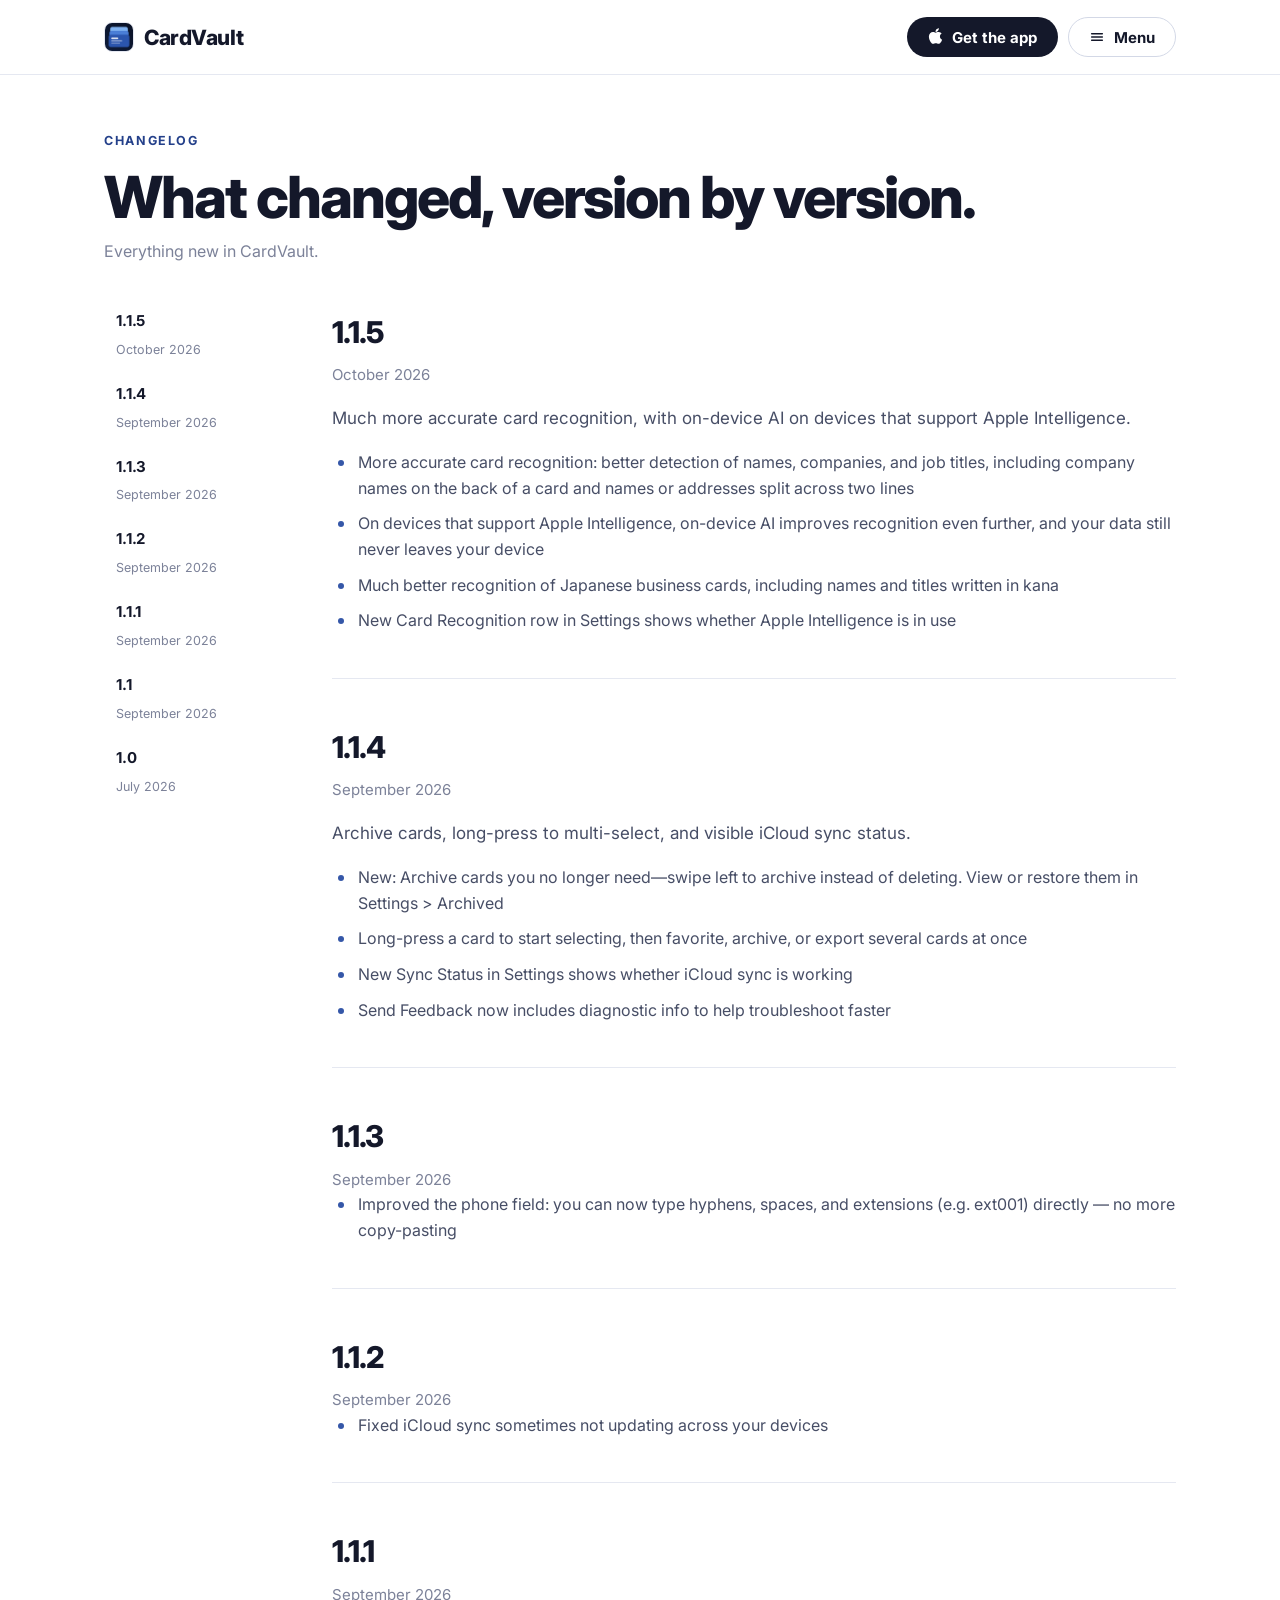
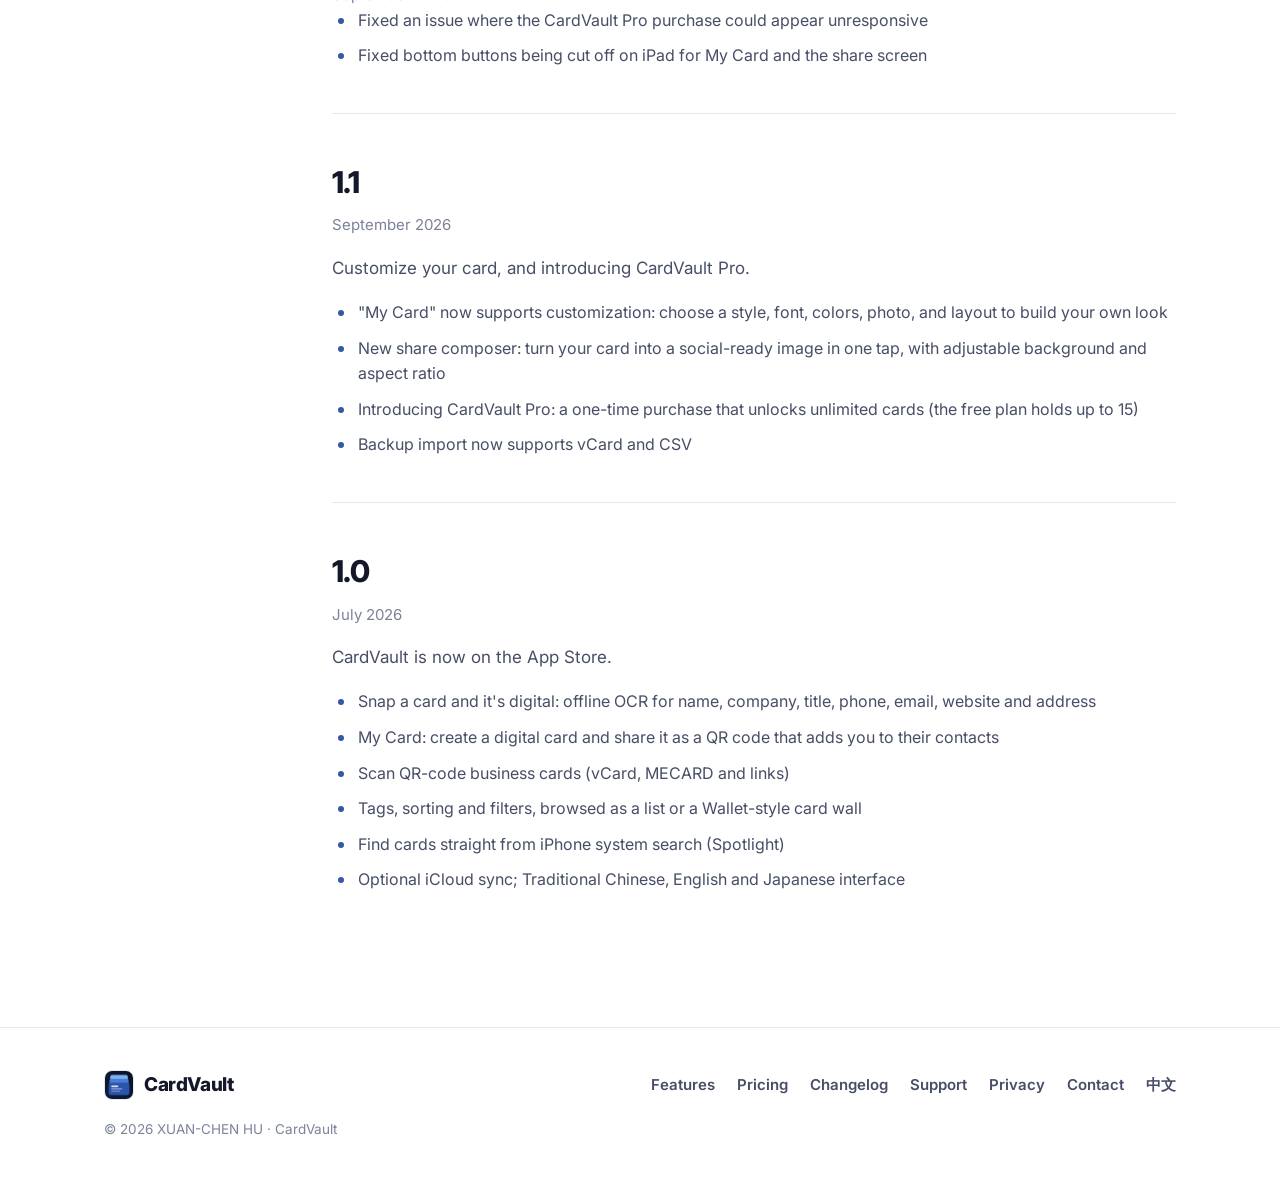
==== changelog/index.html @ aa896732 "官網改版:照 Closet 架構做成完整產品介紹頁,準備搬到 Cloudflare Pages - 首頁:主視覺、掃描建檔、功能、畫面一覽、定價(免費 15 張/Pro NT$150 買斷)、隱私、F" ====
<!doctype html>
<html lang="zh-Hant" data-title-en="Changelog · CardVault">
<head>
<meta charset="utf-8">
<meta name="viewport" content="width=device-width, initial-scale=1">
<title>更新紀錄 · 名片夾 CardVault</title>
<script>(function(){var q,l;try{q=new URLSearchParams(location.search).get('lang');}catch(e){}try{if(q==='en'||q==='zh'){localStorage.setItem('cardvault_lang',q);}l=localStorage.getItem('cardvault_lang');}catch(e){l=q;}if(!l){l=(navigator.language||'').toLowerCase().indexOf('zh')===0?'zh':'en';}document.documentElement.lang=(l==='en')?'en':'zh-Hant';})();</script>
<meta name="description" content="名片夾 CardVault 每個版本的更新內容。">
<meta name="theme-color" content="#ffffff" media="(prefers-color-scheme: light)">
<meta name="theme-color" content="#0b1020" media="(prefers-color-scheme: dark)">
<link rel="icon" href="../icon.png" type="image/png">
<link rel="apple-touch-icon" href="../icon.png">
<link rel="preconnect" href="https://fonts.googleapis.com">
<link rel="preconnect" href="https://fonts.gstatic.com" crossorigin>
<link href="https://fonts.googleapis.com/css2?family=Inter:wght@400;500;600;700;800;900&display=swap" rel="stylesheet">
<link rel="stylesheet" href="../assets/site.css">
</head>
<body>

<header class="site ruled" id="siteHeader">
  <div class="wrap nav">
    <a href="../" class="logo"><img src="../icon.png" alt=""><span class="app-name" data-lang-zh>名片夾 CardVault</span><span class="app-name" data-lang-en>CardVault</span></a>
    <div class="nav-right">
      <a class="btn btn-dark btn-getapp" href="https://apps.apple.com/app/id6790775244">
        <svg class="apple" viewBox="0 0 384 512" fill="currentColor" aria-hidden="true"><path d="M318.7 268.7c-.2-36.7 16.4-64.4 50-84.8-18.8-26.9-47.2-41.7-84.7-44.6-35.5-2.8-74.3 20.7-88.5 20.7-15 0-49.4-19.7-76.4-19.7C63.3 141.2 4 184.8 4 273.5q0 39.3 14.4 81.2c12.8 36.7 59 126.7 107.2 125.2 25.2-.6 43-17.9 75.8-17.9 31.8 0 48.3 17.9 76.4 17.9 48.6-.7 90.4-82.5 102.6-119.3-65.2-30.7-61.7-90-61.7-91.9zm-56.6-164.2c27.3-32.4 24.8-61.9 24-72.5-24.1 1.4-52 16.4-67.9 34.9-17.5 19.8-27.8 44.3-25.6 71.9 26.1 2 49.9-11.4 69.5-34.3z"/></svg>
        <span class="txt" data-lang-zh>取得 App</span><span class="txt" data-lang-en>Get the app</span>
      </a>
      <button class="btn btn-ghost btn-menu" id="menuBtn" aria-haspopup="true" aria-expanded="false" aria-label="Menu">
        <svg viewBox="0 0 24 24" fill="none" stroke="currentColor" stroke-width="2.2" stroke-linecap="round" aria-hidden="true"><path d="M4 7h16M4 12h16M4 17h16"/></svg>
        <span class="txt" data-lang-zh>選單</span><span class="txt" data-lang-en>Menu</span>
      </button>
    </div>
  </div>
</header>

<div class="menu-scrim" id="menuScrim"></div>
<div class="menu-panel" id="menuPanel" role="dialog" aria-modal="true" aria-label="Menu">
  <div class="menu-head">
    <span data-lang-zh>選單</span><span data-lang-en>Menu</span>
    <button class="menu-x" id="menuClose" aria-label="Close">
      <svg viewBox="0 0 24 24" width="18" height="18" fill="none" stroke="currentColor" stroke-width="2.2" stroke-linecap="round" aria-hidden="true"><path d="M6 6l12 12M18 6L6 18"/></svg>
    </button>
  </div>
  <nav>
    <a href="../"><span data-lang-zh>總覽</span><span data-lang-en>Overview</span></a>
    <a href="../#features"><span data-lang-zh>功能</span><span data-lang-en>Features</span></a>
    <a href="../#screens"><span data-lang-zh>畫面一覽</span><span data-lang-en>Screenshots</span></a>
    <a href="../#pricing"><span data-lang-zh>定價</span><span data-lang-en>Pricing</span></a>
    <a href="../changelog/"><span data-lang-zh>更新紀錄</span><span data-lang-en>Changelog</span></a>
  </nav>
  <div class="menu-foot">
    <div class="menu-foot-links">
      <a href="../support/"><span data-lang-zh>支援</span><span data-lang-en>Support</span></a>
      <a href="../privacy/"><span data-lang-zh>隱私權</span><span data-lang-en>Privacy</span></a>
      <a href="mailto:abelhu.tw@gmail.com"><span data-lang-zh>聯絡我們</span><span data-lang-en>Contact</span></a>
    </div>
    <button class="lang" data-lang-zh onclick="setLang('en')">English</button>
    <button class="lang" data-lang-en onclick="setLang('zh')">中文</button>
  </div>
</div>

<div class="wrap cl-head">
  <div class="eyebrow" data-lang-zh>更新紀錄</div><div class="eyebrow" data-lang-en>Changelog</div>
  <h1><span data-lang-zh>每個版本，做了什麼。</span><span data-lang-en>What changed, version by version.</span></h1>
  <p><span data-lang-zh>名片夾 CardVault 的更新內容。</span><span data-lang-en>Everything new in CardVault.</span></p>
</div>

<div class="wrap cl-body">
  <aside class="cl-side">
    <a href="#v-1-1-5"><b>1.1.5</b><span><span data-lang-zh>2026 年 10 月</span><span data-lang-en>October 2026</span></span></a>
    <a href="#v-1-1-4"><b>1.1.4</b><span><span data-lang-zh>2026 年 9 月</span><span data-lang-en>September 2026</span></span></a>
    <a href="#v-1-1-3"><b>1.1.3</b><span><span data-lang-zh>2026 年 9 月</span><span data-lang-en>September 2026</span></span></a>
    <a href="#v-1-1-2"><b>1.1.2</b><span><span data-lang-zh>2026 年 9 月</span><span data-lang-en>September 2026</span></span></a>
    <a href="#v-1-1-1"><b>1.1.1</b><span><span data-lang-zh>2026 年 9 月</span><span data-lang-en>September 2026</span></span></a>
    <a href="#v-1-1"><b>1.1</b><span><span data-lang-zh>2026 年 9 月</span><span data-lang-en>September 2026</span></span></a>
    <a href="#v-1-0"><b>1.0</b><span><span data-lang-zh>2026 年 7 月</span><span data-lang-en>July 2026</span></span></a>
  </aside>
  <main class="cl-main">
    <article class="rel" id="v-1-1-5">
      <div class="rel-head"><h2>1.1.5</h2><span class="rel-date"><span data-lang-zh>2026 年 10 月</span><span data-lang-en>October 2026</span></span></div>
      <p class="rel-sum"><span data-lang-zh>名片辨識精準度全面改進，支援 Apple Intelligence 的裝置改用裝置端 AI。</span><span data-lang-en>Much more accurate card recognition, with on-device AI on devices that support Apple Intelligence.</span></p>
      <ul class="rel-list">
        <li><span data-lang-zh>名片辨識更準確：姓名、公司、職稱的判斷全面改進，名片背面的公司名、拆成兩行的品牌名與地址也能正確辨識</span><span data-lang-en>More accurate card recognition: better detection of names, companies, and job titles, including company names on the back of a card and names or addresses split across two lines</span></li>
        <li><span data-lang-zh>在支援 Apple Intelligence 的裝置上，會使用裝置端 AI 進一步提升辨識準確度，資料一樣不離開你的手機</span><span data-lang-en>On devices that support Apple Intelligence, on-device AI improves recognition even further, and your data still never leaves your device</span></li>
        <li><span data-lang-zh>日文名片辨識大幅改善，假名的姓名與職稱不再漏掉</span><span data-lang-en>Much better recognition of Japanese business cards, including names and titles written in kana</span></li>
        <li><span data-lang-zh>設定頁新增「名片辨識」，可查看 Apple Intelligence 的使用狀態</span><span data-lang-en>New Card Recognition row in Settings shows whether Apple Intelligence is in use</span></li>
      </ul>
    </article>
    <article class="rel" id="v-1-1-4">
      <div class="rel-head"><h2>1.1.4</h2><span class="rel-date"><span data-lang-zh>2026 年 9 月</span><span data-lang-en>September 2026</span></span></div>
      <p class="rel-sum"><span data-lang-zh>名片典藏、長按多選，以及看得到的 iCloud 同步狀態。</span><span data-lang-en>Archive cards, long-press to multi-select, and visible iCloud sync status.</span></p>
      <ul class="rel-list">
        <li><span data-lang-zh>新增名片典藏：過時或暫時用不到的名片，左滑即可典藏，不必刪除；可在「設定」&gt;「已典藏」查看或還原</span><span data-lang-en>New: Archive cards you no longer need—swipe left to archive instead of deleting. View or restore them in Settings &gt; Archived</span></li>
        <li><span data-lang-zh>長按名片即可進入多選，一次整理、收藏、典藏或匯出多張名片</span><span data-lang-en>Long-press a card to start selecting, then favorite, archive, or export several cards at once</span></li>
        <li><span data-lang-zh>設定頁新增「同步狀態」，可隨時查看 iCloud 同步是否正常</span><span data-lang-en>New Sync Status in Settings shows whether iCloud sync is working</span></li>
        <li><span data-lang-zh>意見回饋信會自動附上診斷資訊，方便更快找出問題</span><span data-lang-en>Send Feedback now includes diagnostic info to help troubleshoot faster</span></li>
      </ul>
    </article>
    <article class="rel" id="v-1-1-3">
      <div class="rel-head"><h2>1.1.3</h2><span class="rel-date"><span data-lang-zh>2026 年 9 月</span><span data-lang-en>September 2026</span></span></div>
      <ul class="rel-list">
        <li><span data-lang-zh>改善電話欄位的輸入：現在可以直接輸入連字號、空格與分機（例如 ext001），不必再另外複製貼上</span><span data-lang-en>Improved the phone field: you can now type hyphens, spaces, and extensions (e.g. ext001) directly — no more copy-pasting</span></li>
      </ul>
    </article>
    <article class="rel" id="v-1-1-2">
      <div class="rel-head"><h2>1.1.2</h2><span class="rel-date"><span data-lang-zh>2026 年 9 月</span><span data-lang-en>September 2026</span></span></div>
      <ul class="rel-list">
        <li><span data-lang-zh>修正 iCloud 同步在多台裝置之間有時不會即時更新的問題</span><span data-lang-en>Fixed iCloud sync sometimes not updating across your devices</span></li>
      </ul>
    </article>
    <article class="rel" id="v-1-1-1">
      <div class="rel-head"><h2>1.1.1</h2><span class="rel-date"><span data-lang-zh>2026 年 9 月</span><span data-lang-en>September 2026</span></span></div>
      <ul class="rel-list">
        <li><span data-lang-zh>修正 CardVault Pro 購買在某些情況下按下去沒有反應的問題</span><span data-lang-en>Fixed an issue where the CardVault Pro purchase could appear unresponsive</span></li>
        <li><span data-lang-zh>修正 iPad 上「我的名片」與分享頁底部按鈕被切到的問題</span><span data-lang-en>Fixed bottom buttons being cut off on iPad for My Card and the share screen</span></li>
      </ul>
    </article>
    <article class="rel" id="v-1-1">
      <div class="rel-head"><h2>1.1</h2><span class="rel-date"><span data-lang-zh>2026 年 9 月</span><span data-lang-en>September 2026</span></span></div>
      <p class="rel-sum"><span data-lang-zh>自訂你的名片樣式，並推出 CardVault Pro。</span><span data-lang-en>Customize your card, and introducing CardVault Pro.</span></p>
      <ul class="rel-list">
        <li><span data-lang-zh>「我的名片」新增卡面樣式自訂：可挑樣式、字體、配色、大頭照與排版，做出屬於你的名片風格</span><span data-lang-en>&quot;My Card&quot; now supports customization: choose a style, font, colors, photo, and layout to build your own look</span></li>
        <li><span data-lang-zh>全新分享合成頁：一鍵把名片做成適合社群的圖片，可調外圍背景與比例，輕鬆發到貼文或限時動態</span><span data-lang-en>New share composer: turn your card into a social-ready image in one tap, with adjustable background and aspect ratio</span></li>
        <li><span data-lang-zh>新增 CardVault Pro：一次買斷解鎖無限名片張數（免費版最多 15 張）</span><span data-lang-en>Introducing CardVault Pro: a one-time purchase that unlocks unlimited cards (the free plan holds up to 15)</span></li>
        <li><span data-lang-zh>備份匯入支援 vCard 與 CSV</span><span data-lang-en>Backup import now supports vCard and CSV</span></li>
      </ul>
    </article>
    <article class="rel" id="v-1-0">
      <div class="rel-head"><h2>1.0</h2><span class="rel-date"><span data-lang-zh>2026 年 7 月</span><span data-lang-en>July 2026</span></span></div>
      <p class="rel-sum"><span data-lang-zh>名片夾 CardVault 正式上架 App Store。</span><span data-lang-en>CardVault is now on the App Store.</span></p>
      <ul class="rel-list">
        <li><span data-lang-zh>拍一張，名片就數位化：離線 OCR 辨識姓名、公司、職稱、電話、Email、網址與地址</span><span data-lang-en>Snap a card and it&#x27;s digital: offline OCR for name, company, title, phone, email, website and address</span></li>
        <li><span data-lang-zh>「我的名片」：建立數位名片，出示 QR code，對方一掃就加進聯絡人</span><span data-lang-en>My Card: create a digital card and share it as a QR code that adds you to their contacts</span></li>
        <li><span data-lang-zh>讀取 QR code 名片（vCard、MECARD 與網址）</span><span data-lang-en>Scan QR-code business cards (vCard, MECARD and links)</span></li>
        <li><span data-lang-zh>標籤、排序與篩選，清單與 Wallet 風格名片牆兩種瀏覽方式</span><span data-lang-en>Tags, sorting and filters, browsed as a list or a Wallet-style card wall</span></li>
        <li><span data-lang-zh>從 iPhone 系統搜尋（Spotlight）直接找到名片</span><span data-lang-en>Find cards straight from iPhone system search (Spotlight)</span></li>
        <li><span data-lang-zh>選用的 iCloud 同步；繁體中文、英文、日文介面</span><span data-lang-en>Optional iCloud sync; Traditional Chinese, English and Japanese interface</span></li>
      </ul>
    </article>
  </main>
</div>

<footer class="site">
  <div class="wrap foot">
    <a href="../" class="logo"><img src="../icon.png" alt=""><span class="app-name" data-lang-zh>名片夾 CardVault</span><span class="app-name" data-lang-en>CardVault</span></a>
    <div class="foot-links">
      <a href="../#features"><span data-lang-zh>功能</span><span data-lang-en>Features</span></a>
      <a href="../#pricing"><span data-lang-zh>定價</span><span data-lang-en>Pricing</span></a>
      <a href="../changelog/"><span data-lang-zh>更新紀錄</span><span data-lang-en>Changelog</span></a>
      <a href="../support/"><span data-lang-zh>支援</span><span data-lang-en>Support</span></a>
      <a href="../privacy/"><span data-lang-zh>隱私權</span><span data-lang-en>Privacy</span></a>
      <a href="mailto:abelhu.tw@gmail.com"><span data-lang-zh>聯絡我們</span><span data-lang-en>Contact</span></a>
      <button class="lang" data-lang-zh onclick="setLang('en')">English</button>
      <button class="lang" data-lang-en onclick="setLang('zh')">中文</button>
    </div>
    <div class="foot-copy">© 2026 XUAN-CHEN HU · <span data-lang-zh>名片夾 CardVault</span><span data-lang-en>CardVault</span></div>
  </div>
</footer>

<script src="../assets/site.js"></script>
</body>
</html>
---- assets/site.css ----
/* 名片夾 CardVault 官網共用樣式。版型沿用 Closet（wardrobe-site），配色換成 App icon 的深藍，並支援深色模式。 */
:root{
  --bg:#ffffff;
  --bg-soft:#f4f6fb;
  --bg-soft-2:#e9edf6;
  --ink:#14182a;
  --ink-2:#474e66;
  --muted:#7c8299;
  --line:#e5e8f1;
  --line-strong:#d3d8e6;
  /* app palette — App icon 深藍 */
  --accent:#3557a8;
  --accent-deep:#24408a;
  --accent-tint:#e8eefb;
  --accent-tint-line:#d3def5;
  --card:#ffffff;
  --on-ink:#ffffff;
  --header-bg:rgba(255,255,255,.85);
  --scrim:rgba(14,20,40,.24);
  /* 深色收尾帶（隱私區塊）：兩種模式都用 App icon 的深藍 */
  --deep:#16224a;
  --deep-text:#eef2fb;
  --deep-muted:#aebbe0;
  --deep-accent:#8fb3f0;
  --radius:18px;
  --shadow-sm:0 2px 8px -5px rgba(20,24,42,.16);
  --shadow-md:0 12px 32px -22px rgba(20,24,42,.32);
  --shadow-card:0 1px 2px rgba(20,24,42,.05), 0 10px 30px -18px rgba(20,24,42,.20);
  --phone-shadow:drop-shadow(0 22px 46px rgba(20,30,70,.30));
  --font-body:'Inter',-apple-system,BlinkMacSystemFont,"Segoe UI","PingFang TC","Noto Sans TC","Hiragino Sans",system-ui,sans-serif;
  --maxw:1120px;
  color-scheme:light;
}
@media (prefers-color-scheme:dark){
  :root{
    --bg:#0b1020;
    --bg-soft:#111830;
    --bg-soft-2:#18213b;
    --ink:#eef1fa;
    --ink-2:#b7bfd6;
    --muted:#8a92ad;
    --line:#1f2843;
    --line-strong:#2e3958;
    --accent:#7fa6e8;
    --accent-deep:#a9c4f2;
    --accent-tint:#16224a;
    --accent-tint-line:#25356a;
    --card:#111830;
    --on-ink:#0b1020;
    --header-bg:rgba(11,16,32,.82);
    --scrim:rgba(0,0,0,.5);
    --deep:#16224a;
    --deep-text:#eef2fb;
    --deep-muted:#a3b1d8;
    --deep-accent:#8fb3f0;
    --shadow-sm:0 2px 8px -5px rgba(0,0,0,.5);
    --shadow-md:0 16px 40px -20px rgba(0,0,0,.7);
    --shadow-card:0 1px 2px rgba(0,0,0,.25), 0 10px 30px -18px rgba(0,0,0,.6);
    --phone-shadow:drop-shadow(0 22px 46px rgba(0,0,0,.55));
    color-scheme:dark;
  }
}
*{box-sizing:border-box;}
html{scroll-behavior:smooth;-webkit-text-size-adjust:100%;}
body{
  margin:0;
  font-family:var(--font-body);
  color:var(--ink);
  background:var(--bg);
  font-size:17px;
  line-height:1.65;
  -webkit-font-smoothing:antialiased;
  text-rendering:optimizeLegibility;
  overflow-x:hidden;
}
a{color:inherit;text-decoration:none;}
img{max-width:100%;display:block;}
.wrap{max-width:var(--maxw);margin:0 auto;padding:0 24px;}

/* ---------- Header ---------- */
header.site{
  position:sticky;top:0;z-index:50;
  background:var(--header-bg);
  backdrop-filter:saturate(1.3) blur(14px);
  -webkit-backdrop-filter:saturate(1.3) blur(14px);
  border-bottom:1px solid transparent;
  transition:border-color .2s ease;
}
header.site.scrolled,header.site.ruled{border-color:var(--line);}
.nav{display:flex;align-items:center;justify-content:space-between;height:74px;gap:12px;}
.logo{font-weight:800;font-size:21px;letter-spacing:-.02em;color:var(--ink);line-height:1;display:inline-flex;align-items:center;gap:10px;min-width:0;white-space:nowrap;}
.logo img{width:30px;height:30px;border-radius:8px;flex:none;border:1px solid var(--line);}
.nav-right{display:flex;align-items:center;gap:10px;flex:none;}

.btn{
  display:inline-flex;align-items:center;gap:9px;
  font-family:var(--font-body);font-weight:700;font-size:15px;
  border-radius:999px;padding:11px 20px;cursor:pointer;border:1px solid transparent;
  transition:transform .12s ease, background .2s ease, color .2s ease, border-color .2s ease, opacity .2s ease;
  white-space:nowrap;line-height:1;
}
.btn:active{transform:translateY(1px);}
.btn-dark{background:var(--ink);color:var(--on-ink);}
.btn-dark:hover{opacity:.88;}
.btn-ghost{background:transparent;color:var(--ink);border-color:var(--line-strong);}
.btn-ghost:hover{background:var(--bg-soft);border-color:var(--ink-2);}
.btn svg{width:16px;height:16px;flex:none;}
.btn .apple{width:15px;height:18px;margin-top:-2px;}

/* ---------- App Store badge（依 Apple 規範固定黑底） ---------- */
.appstore{
  display:inline-flex;align-items:center;gap:11px;background:#000;color:#fff;
  border-radius:11px;padding:9px 16px 9px 14px;cursor:pointer;transition:transform .12s ease,opacity .2s ease;
  border:1px solid rgba(255,255,255,.22);
}
.appstore:hover{opacity:.88;}
.appstore:active{transform:translateY(1px);}
.appstore .apple{width:26px;height:30px;flex:none;}
.appstore .lbl{display:flex;flex-direction:column;line-height:1.12;text-align:left;}
.appstore .lbl small{font-size:11.5px;font-weight:400;letter-spacing:.01em;}
.appstore .lbl b{font-size:20px;font-weight:600;letter-spacing:.01em;margin-top:1px;}

/* ---------- Menu overlay ---------- */
.menu-scrim{position:fixed;inset:0;z-index:60;background:var(--scrim);opacity:0;pointer-events:none;transition:opacity .2s ease;}
.menu-scrim.open{opacity:1;pointer-events:auto;}
.menu-panel{
  position:fixed;top:14px;right:14px;z-index:61;width:min(360px,calc(100vw - 28px));
  background:var(--card);border:1px solid var(--line-strong);border-radius:18px;
  padding:20px 20px 16px;box-shadow:var(--shadow-md);
  transform:translateY(-8px);opacity:0;pointer-events:none;visibility:hidden;
  transition:opacity .18s ease, transform .18s ease, visibility 0s linear .2s;transform-origin:top right;
}
.menu-panel.open{opacity:1;transform:none;pointer-events:auto;visibility:visible;transition:opacity .18s ease, transform .18s ease;}
.menu-head{display:flex;align-items:center;justify-content:space-between;margin-bottom:6px;}
.menu-head span{font-size:12px;font-weight:700;letter-spacing:.14em;color:var(--muted);text-transform:uppercase;}
.menu-x{width:34px;height:34px;border-radius:50%;border:1px solid var(--line);background:var(--bg-soft);display:grid;place-items:center;cursor:pointer;color:var(--ink);}
.menu-x:hover{background:var(--bg-soft-2);}
.menu-panel nav{display:flex;flex-direction:column;padding:10px 0 4px;}
.menu-panel nav a{font-weight:700;font-size:22px;letter-spacing:-.01em;padding:10px 2px;color:var(--ink);transition:color .15s ease,padding-left .15s ease;}
.menu-panel nav a:hover{color:var(--accent);padding-left:6px;}
.menu-foot{margin-top:16px;padding-top:16px;border-top:1px solid var(--line);display:flex;align-items:center;justify-content:space-between;gap:14px;}
.menu-foot-links{display:flex;gap:18px;flex-wrap:wrap;}
.menu-foot a,.menu-foot button.lang{font-size:15px;font-weight:600;color:var(--ink-2);background:none;border:none;padding:0;font-family:inherit;cursor:pointer;transition:color .15s ease;}
.menu-foot a:hover,.menu-foot button.lang:hover{color:var(--accent);}
.menu-panel nav a{opacity:0;transform:translateY(9px);}
.menu-panel.open nav a{opacity:1;transform:none;transition:opacity .3s ease, transform .3s ease, color .15s ease, padding-left .15s ease;}
.menu-panel.open nav a:nth-child(1){transition-delay:.05s;}
.menu-panel.open nav a:nth-child(2){transition-delay:.09s;}
.menu-panel.open nav a:nth-child(3){transition-delay:.13s;}
.menu-panel.open nav a:nth-child(4){transition-delay:.17s;}
.menu-panel.open nav a:nth-child(5){transition-delay:.21s;}
.menu-foot{opacity:0;transform:translateY(9px);}
.menu-panel.open .menu-foot{opacity:1;transform:none;transition:opacity .3s ease .24s, transform .3s ease .24s;}

/* ---------- Hero ---------- */
.hero{padding-top:60px;padding-bottom:40px;}
.hero-grid{display:grid;grid-template-columns:1.05fr .95fr;gap:56px;align-items:center;}
.hero-grid>*{min-width:0;}
.badge{
  display:inline-flex;align-items:center;gap:9px;font-size:13.5px;font-weight:600;color:var(--accent-deep);
  background:var(--accent-tint);border:1px solid var(--accent-tint-line);border-radius:8px;padding:6px 13px 6px 11px;margin-bottom:26px;letter-spacing:.01em;
}
.badge .dot{width:7px;height:7px;border-radius:50%;background:var(--accent);flex:none;}
h1.hero-title{font-weight:800;letter-spacing:-.035em;line-height:1.06;font-size:clamp(44px,6.2vw,74px);margin:0 0 24px;color:var(--ink);}
h1.hero-title em{font-style:normal;color:var(--accent);}
.hero-sub{font-size:18.5px;line-height:1.6;color:var(--ink-2);max-width:34rem;margin:0 0 32px;}
.hero-cta{display:flex;align-items:center;gap:16px;flex-wrap:wrap;}
.cta-note{font-size:14px;color:var(--muted);font-weight:500;}

.hero-visual{position:relative;display:flex;justify-content:center;}
.blob{position:absolute;z-index:0;width:84%;height:80%;top:8%;left:8%;border-radius:46% 54% 52% 48%/52% 46% 54% 48%;
      background:radial-gradient(circle at 50% 40%, var(--accent-tint) 0%, var(--bg-soft) 58%, transparent 74%);filter:blur(4px);}
.phone-mockup{position:relative;z-index:1;width:300px;height:auto;display:block;filter:var(--phone-shadow);}
.float-chip{position:absolute;z-index:2;left:-12px;bottom:84px;background:var(--card);border:1px solid var(--line-strong);border-radius:14px;padding:11px 15px;box-shadow:var(--shadow-sm);min-width:150px;}
.float-chip .k{font-size:11px;color:var(--muted);font-weight:600;margin-bottom:3px;}
.float-chip .v{font-size:18px;font-weight:800;letter-spacing:-.02em;color:var(--ink);display:flex;align-items:center;gap:7px;}
.float-chip .v svg{width:17px;height:17px;color:var(--accent);flex:none;}

/* ---------- Section scaffolding ---------- */
section{padding:60px 0;scroll-margin-top:64px;}
.sec-head{max-width:640px;margin-bottom:42px;}
.eyebrow{font-size:12.5px;font-weight:700;letter-spacing:.13em;text-transform:uppercase;color:var(--accent-deep);margin-bottom:13px;}
h2.sec-title{font-weight:800;letter-spacing:-.03em;font-size:clamp(29px,3.8vw,42px);line-height:1.15;margin:0 0 14px;}
.sec-sub{font-size:18px;color:var(--ink-2);margin:0;}

/* Big feature row */
.feature-big{background:var(--bg-soft);border:1px solid var(--line);border-radius:24px;padding:clamp(28px,4vw,54px);display:grid;grid-template-columns:1.05fr .95fr;gap:48px;align-items:center;}
.feature-big>*{min-width:0;}
.step,.stx{min-width:0;}
.feature-big h3{font-weight:800;font-size:clamp(25px,3.2vw,36px);letter-spacing:-.025em;line-height:1.18;margin:0 0 16px;}
.feature-big p{font-size:18px;color:var(--ink-2);margin:0 0 22px;}
.steps{display:flex;flex-direction:column;gap:14px;}
.step{display:flex;gap:14px;align-items:flex-start;}
.step .n{flex:none;width:29px;height:29px;border-radius:9px;background:var(--accent);color:var(--on-ink);font-weight:700;font-size:14px;display:grid;place-items:center;margin-top:1px;}
.step .stx b{display:block;font-weight:700;font-size:16px;}
.step .stx span{font-size:15px;color:var(--muted);}

/* 掃描示意：實體名片 → 辨識欄位 */
.scan-demo{background:var(--card);border:1px solid var(--line);border-radius:16px;padding:22px;display:flex;flex-direction:column;align-items:center;gap:14px;}
.paper-card{width:100%;max-width:300px;aspect-ratio:91/55;border-radius:10px;background:linear-gradient(135deg,#fbfaf6,#efece4);border:1px solid #e2ddd0;color:#2a2a2a;padding:16px 18px;display:flex;flex-direction:column;justify-content:space-between;transform:rotate(-2.2deg);box-shadow:0 10px 24px -14px rgba(20,24,42,.35);position:relative;}
.paper-card .co{font-size:10.5px;font-weight:700;letter-spacing:.14em;text-transform:uppercase;color:#6b6656;}
.paper-card .nm{font-size:19px;font-weight:800;letter-spacing:-.01em;line-height:1.1;}
.paper-card .tt{font-size:11.5px;color:#6b6656;margin-top:2px;}
.paper-card .ct{font-size:10.5px;color:#55513f;line-height:1.5;}
.paper-card .corner{position:absolute;width:18px;height:18px;border:2.5px solid var(--accent);}
.paper-card .c1{top:-7px;left:-7px;border-right:none;border-bottom:none;border-radius:5px 0 0 0;}
.paper-card .c2{top:-7px;right:-7px;border-left:none;border-bottom:none;border-radius:0 5px 0 0;}
.paper-card .c3{bottom:-7px;left:-7px;border-right:none;border-top:none;border-radius:0 0 0 5px;}
.paper-card .c4{bottom:-7px;right:-7px;border-left:none;border-top:none;border-radius:0 0 5px 0;}
.scan-arrow{color:var(--accent);display:flex;align-items:center;gap:8px;font-size:12.5px;font-weight:700;letter-spacing:.04em;}
.scan-arrow svg{width:18px;height:18px;}
.fields{width:100%;max-width:340px;border:1px solid var(--line);border-radius:12px;background:var(--bg);overflow:hidden;}
.fields .f{display:grid;grid-template-columns:64px 1fr;gap:10px;padding:9px 14px;border-top:1px solid var(--line);font-size:14px;align-items:baseline;}
.fields .f:first-child{border-top:none;}
.fields .f small{font-size:12px;color:var(--muted);font-weight:600;}
.fields .f span{font-weight:600;color:var(--ink);overflow:hidden;text-overflow:ellipsis;white-space:nowrap;}

/* Feature grid */
.feat-grid{display:grid;grid-template-columns:repeat(3,1fr);gap:18px;margin-top:26px;}
.feat{background:var(--card);border:1px solid var(--line);border-radius:var(--radius);padding:26px;}
.feat .ic{width:44px;height:44px;border-radius:12px;background:var(--accent-tint);color:var(--accent-deep);display:grid;place-items:center;margin-bottom:17px;}
.feat .ic svg{width:23px;height:23px;}
.feat h3{font-size:18.5px;font-weight:700;letter-spacing:-.01em;margin:0 0 8px;}
.feat p{font-size:15.5px;color:var(--ink-2);margin:0;line-height:1.6;}

/* Screens gallery */
.shots{display:flex;gap:18px;overflow-x:auto;scroll-snap-type:x mandatory;padding:6px 24px 18px;margin:0 -24px;scrollbar-width:thin;-webkit-overflow-scrolling:touch;}
.shots figure{margin:0;flex:none;width:236px;scroll-snap-align:start;}
.shots img{width:100%;height:auto;border-radius:18px;border:1px solid var(--line);box-shadow:var(--shadow-card);background:var(--bg-soft);}
.shots-hint{font-size:13.5px;color:var(--muted);margin:4px 0 0;}

/* Pricing */
.price-grid{display:grid;grid-template-columns:1fr 1fr;gap:20px;max-width:820px;margin:0 auto;}
.plan{background:var(--card);border:1px solid var(--line-strong);border-radius:22px;padding:32px;display:flex;flex-direction:column;}
.plan.pro{background:var(--bg-soft);border:1.5px solid var(--accent);position:relative;}
.plan .tag{position:absolute;top:20px;right:20px;font-size:11.5px;font-weight:700;letter-spacing:.06em;text-transform:uppercase;color:var(--on-ink);background:var(--accent);padding:4px 10px;border-radius:6px;}
.plan .pname{font-size:15px;font-weight:700;letter-spacing:.02em;color:var(--accent-deep);margin-bottom:12px;}
.plan.free .pname{color:var(--ink-2);}
.plan .price{display:flex;align-items:baseline;gap:6px;margin-bottom:4px;}
.plan .price b{font-weight:800;font-size:42px;letter-spacing:-.03em;color:var(--ink);line-height:1;}
.plan .price .per{font-size:15px;color:var(--muted);font-weight:600;}
.plan .psub{font-size:14px;color:var(--muted);margin:0 0 22px;min-height:20px;}
.plan ul{list-style:none;padding:0;margin:0 0 26px;display:flex;flex-direction:column;gap:11px;}
.plan li{display:flex;gap:10px;align-items:flex-start;font-size:15.5px;color:var(--ink-2);}
.plan li svg{width:18px;height:18px;flex:none;margin-top:3px;color:var(--accent);}
.plan li strong{color:var(--ink);}
.plan .cta{margin-top:auto;display:inline-flex;justify-content:center;align-items:center;gap:8px;font-weight:700;font-size:15.5px;border-radius:11px;padding:13px;border:1px solid var(--line-strong);color:var(--ink);background:var(--card);}
.plan.pro .cta{background:var(--ink);color:var(--on-ink);border-color:var(--ink);}
.plan .cta:hover{border-color:var(--ink-2);}
.plan.pro .cta:hover{opacity:.88;}
.price-note{text-align:center;font-size:13.5px;color:var(--muted);max-width:640px;margin:22px auto 0;line-height:1.6;}

/* Privacy strip */
.privacy-strip{background:var(--deep);color:var(--deep-text);border-radius:24px;padding:clamp(30px,4vw,52px);border:1px solid transparent;}
.privacy-strip .eyebrow{color:var(--deep-accent);}
.privacy-strip h2{color:#fff;font-weight:800;letter-spacing:-.03em;font-size:clamp(28px,3.6vw,42px);line-height:1.15;margin:0 0 16px;}
.privacy-strip p{color:var(--deep-muted);font-size:18px;max-width:44rem;margin:0 0 26px;}
.privacy-strip p a{color:#fff;text-decoration:underline;text-underline-offset:3px;}
.privacy-points{display:grid;grid-template-columns:repeat(3,1fr);gap:22px;margin-top:8px;}
.pp b{display:flex;align-items:center;gap:9px;font-size:16px;font-weight:700;color:#fff;margin-bottom:6px;}
.pp b svg{width:18px;height:18px;color:var(--deep-accent);flex:none;}
.pp span{font-size:14.5px;color:var(--deep-muted);line-height:1.6;}

/* ---------- FAQ ---------- */
.faq-wrap{max-width:860px;margin:0 auto;}
.faq{display:flex;flex-direction:column;gap:12px;}
.qa{background:var(--card);border:1px solid var(--line);border-radius:15px;overflow:hidden;transition:border-color .15s ease;}
.qa[open]{border-color:var(--line-strong);}
.qa summary{list-style:none;cursor:pointer;padding:20px 22px;display:flex;align-items:center;justify-content:space-between;gap:20px;font-size:18px;font-weight:700;letter-spacing:-.01em;color:var(--ink);}
.qa summary::-webkit-details-marker{display:none;}
.qa summary:hover{color:var(--accent-deep);}
.qa .chev{flex:none;transition:transform .2s ease;color:var(--muted);}
.qa[open] .chev{transform:rotate(180deg);}
.qa .ans{padding:0 22px 22px;color:var(--ink-2);font-size:16px;line-height:1.7;}
.qa .ans a{color:var(--accent-deep);font-weight:700;text-decoration:underline;text-underline-offset:2px;}
.qa .ans strong{color:var(--ink);}
.faq-more{text-align:center;margin:26px 0 0;font-weight:700;}
.faq-more a{color:var(--accent-deep);}
.faq-more a:hover{color:var(--accent);}

/* ---------- Bottom CTA ---------- */
.final-cta{text-align:center;padding:88px 0 80px;}
.final-cta h2{font-weight:800;letter-spacing:-.035em;font-size:clamp(34px,5vw,58px);line-height:1.1;margin:0 0 18px;}
.final-cta p{font-size:18.5px;color:var(--ink-2);margin:0 auto 30px;max-width:32rem;}
.final-cta .hero-cta{justify-content:center;}

/* ---------- Footer ---------- */
footer.site{border-top:1px solid var(--line);padding:42px 0;color:var(--muted);}
.foot{display:flex;align-items:center;justify-content:space-between;flex-wrap:wrap;gap:18px;}
.foot .logo{font-size:19px;}
.foot-links{display:flex;gap:22px;flex-wrap:wrap;font-size:15px;font-weight:600;}
.foot-links a,.foot-links button.lang{color:var(--ink-2);background:none;border:none;font:inherit;font-weight:600;cursor:pointer;padding:0;}
.foot-links a:hover,.foot-links button.lang:hover{color:var(--accent);}
.foot-copy{font-size:13.5px;width:100%;color:var(--muted);}

/* ---------- Sub pages（隱私權、支援） ---------- */
.doc-head{padding-top:56px;padding-bottom:8px;}
.doc-head .eyebrow{margin-bottom:12px;}
.doc-head h1{font-weight:800;letter-spacing:-.035em;font-size:clamp(34px,5vw,54px);line-height:1.15;margin:0 0 10px;}
.doc-head p{color:var(--muted);font-size:15px;margin:0;}
.doc{max-width:760px;padding:8px 0 90px;}
.doc .lede{font-size:18px;color:var(--ink-2);margin:22px 0 8px;}
.doc h2{font-weight:800;font-size:22px;letter-spacing:-.02em;margin:40px 0 12px;scroll-margin-top:96px;}
.doc p{color:var(--ink-2);margin:0 0 14px;}
.doc ul{list-style:none;padding:0;margin:0 0 14px;display:flex;flex-direction:column;gap:11px;}
.doc li{position:relative;padding-left:26px;color:var(--ink-2);line-height:1.6;}
.doc li::before{content:"";position:absolute;left:6px;top:11px;width:6px;height:6px;border-radius:50%;background:var(--accent);}
.doc strong{color:var(--ink);font-weight:700;}
.doc a{color:var(--accent-deep);font-weight:600;text-decoration:underline;text-underline-offset:2px;text-decoration-thickness:1px;}
.doc a:hover{color:var(--accent);}
.doc .note{font-size:15px;color:var(--muted);}
.summary-card{background:var(--bg-soft);border:1px solid var(--line);border-radius:18px;padding:22px 24px;margin:26px 0 6px;}
.summary-card b{display:block;font-size:15px;margin-bottom:10px;color:var(--ink);}
.summary-card ul{margin:0;}
.doc.support h2{margin:44px 0 14px;}
.doc.support .faq{gap:10px;}
.doc.support .qa summary{padding:18px 20px;font-size:17px;}
.doc.support .qa .ans{padding:0 20px 20px;}
.doc .qa .ans p{margin:0 0 10px;}
.doc .qa .ans p:last-child{margin:0;}
.contact-card{display:flex;align-items:center;justify-content:space-between;gap:20px;flex-wrap:wrap;background:var(--bg-soft);border:1px solid var(--line);border-radius:18px;padding:22px 24px;margin:26px 0 6px;}
.contact-card p{margin:4px 0 0;font-size:15px;}
.contact-card .btn{text-decoration:none;color:var(--on-ink);}
.contact-card .btn:hover{color:var(--on-ink);}

/* ---------- Changelog ---------- */
.cl-head{padding-top:56px;padding-bottom:20px;}
.cl-head h1{font-weight:800;letter-spacing:-.035em;font-size:clamp(36px,5vw,58px);line-height:1.12;margin:0 0 8px;}
.cl-head p{color:var(--muted);font-size:16px;margin:0;}
.cl-body{display:grid;grid-template-columns:180px 1fr;gap:48px;padding-top:16px;padding-bottom:90px;align-items:start;}
.cl-side{position:sticky;top:96px;display:flex;flex-direction:column;gap:2px;}
.cl-side a{padding:9px 12px;border-radius:9px;transition:background .15s ease;}
.cl-side a:hover{background:var(--bg-soft);}
.cl-side a b{display:block;font-weight:700;font-size:15px;letter-spacing:-.01em;}
.cl-side a span{font-size:12.5px;color:var(--muted);}
.cl-main{min-width:0;display:flex;flex-direction:column;}
.rel{padding:44px 0;border-bottom:1px solid var(--line);scroll-margin-top:96px;}
.rel:first-child{padding-top:8px;}
.rel:last-child{border-bottom:none;}
.rel-head h2{font-weight:800;font-size:30px;letter-spacing:-.025em;margin:0;}
.rel-date{display:block;font-size:15px;color:var(--muted);margin-top:6px;}
.rel-sum{font-size:17px;color:var(--ink-2);margin:16px 0 18px;}
.rel-list{list-style:none;padding:0;margin:0;display:flex;flex-direction:column;gap:10px;}
.rel-list li{position:relative;padding-left:26px;font-size:16px;color:var(--ink-2);line-height:1.6;}
.rel-list li::before{content:"";position:absolute;left:6px;top:10px;width:6px;height:6px;border-radius:50%;background:var(--accent);}

/* ---------- Language visibility ---------- */
html:not([lang="en"]) [data-lang-en]{display:none!important;}
html[lang="en"] [data-lang-zh]{display:none!important;}

/* ---------- Depth & motion ---------- */
.feat,.plan,.scan-demo,.qa,.float-chip,.feature-big{box-shadow:var(--shadow-card);}
@keyframes faqOpen{from{opacity:0;max-height:0;}to{opacity:1;max-height:900px;}}
.qa[open] .ans{overflow:hidden;animation:faqOpen .3s ease;}

/* ---------- Responsive ---------- */
@media (max-width:920px){
  .hero-grid{grid-template-columns:1fr;gap:44px;}
  .hero-visual{order:-1;}
  .float-chip{left:calc(50% - 190px);bottom:70px;}
  .feature-big{grid-template-columns:1fr;gap:32px;}
  .feat-grid{grid-template-columns:1fr 1fr;}
  .privacy-points{grid-template-columns:1fr;}
}
@media (max-width:760px){
  .doc-head{padding-top:40px;padding-bottom:4px;}
  .doc h2{font-size:20px;}
  .cl-body{grid-template-columns:1fr;gap:8px;}
  .cl-side{display:none;}
  .rel{padding:28px 0;}
}
@media (max-width:640px){
  body{font-size:16px;}
  .nav{height:64px;}
  .logo{font-size:19px;}
  .btn-getapp .txt{display:none;}
  .btn-getapp{padding:11px 14px;}
  .btn-menu .txt{display:none;}
  .btn-menu{padding:11px 14px;}
  .hero{padding-top:34px;padding-bottom:24px;}
  .phone-mockup{width:250px;}
  .float-chip{left:6px;bottom:54px;transform:scale(.92);transform-origin:left bottom;}
  .feat-grid{grid-template-columns:1fr;}
  .price-grid{grid-template-columns:1fr;max-width:420px;}
  .hero-cta{gap:12px;}
  .shots figure{width:200px;}
  .menu-panel{
    top:0;left:0;right:0;width:100%;
    border-radius:0 0 26px 26px;border-top:none;border-left:none;border-right:none;
    padding:16px 24px 30px;box-shadow:0 26px 50px -28px rgba(0,0,0,.45);
    transform:translateY(-102%);transform-origin:top center;
    transition:transform .4s cubic-bezier(.22,1,.36,1), opacity .2s ease, visibility 0s linear .4s;
  }
  .menu-panel.open{transform:translateY(0);transition:transform .4s cubic-bezier(.22,1,.36,1), opacity .2s ease;}
  .menu-head{padding-top:4px;}
  .menu-panel nav{padding:16px 0 8px;}
  .menu-panel nav a{font-size:28px;padding:12px 2px;}
  .menu-foot{margin-top:22px;padding-top:20px;flex-wrap:wrap;}
  .menu-foot a,.menu-foot button.lang{font-size:16px;}
}
@media (prefers-reduced-motion:reduce){
  *{scroll-behavior:auto!important;transition:none!important;animation:none!important;}
  .menu-panel nav a,.menu-foot{opacity:1!important;transform:none!important;}
}
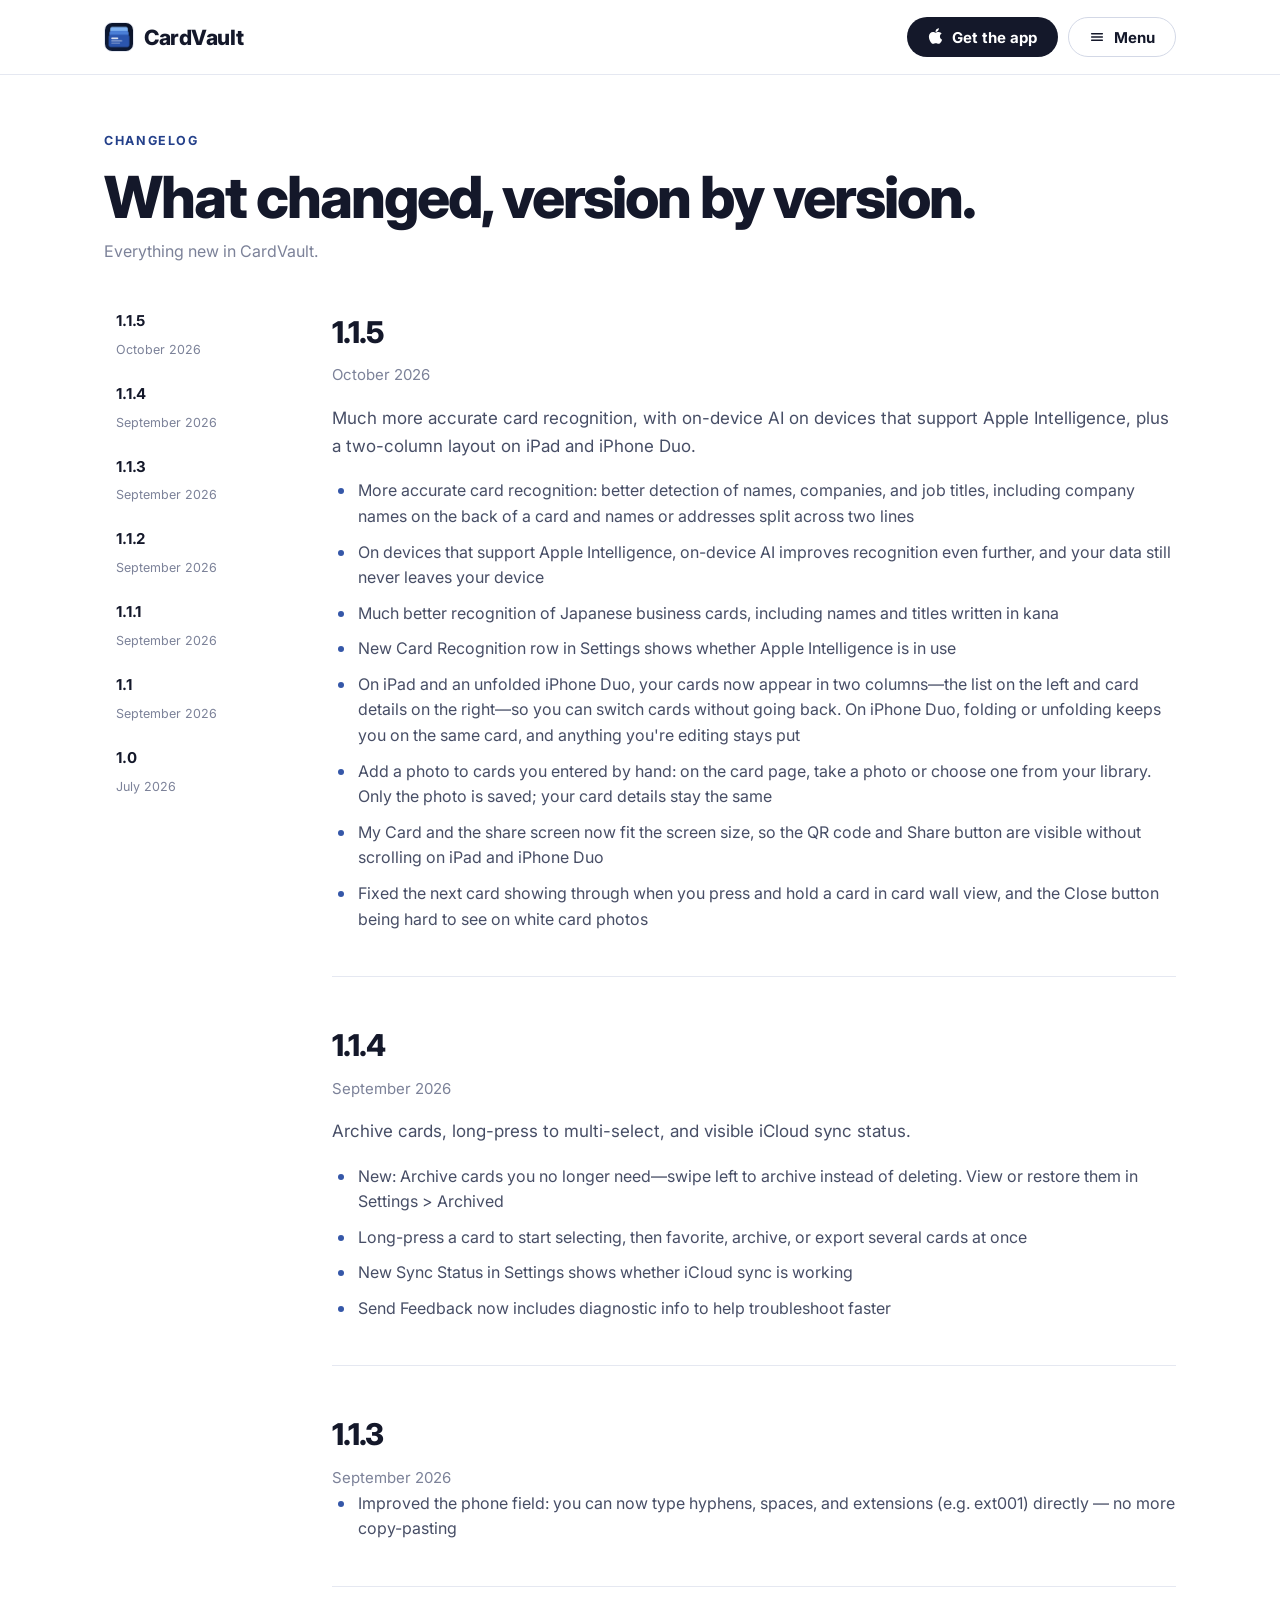
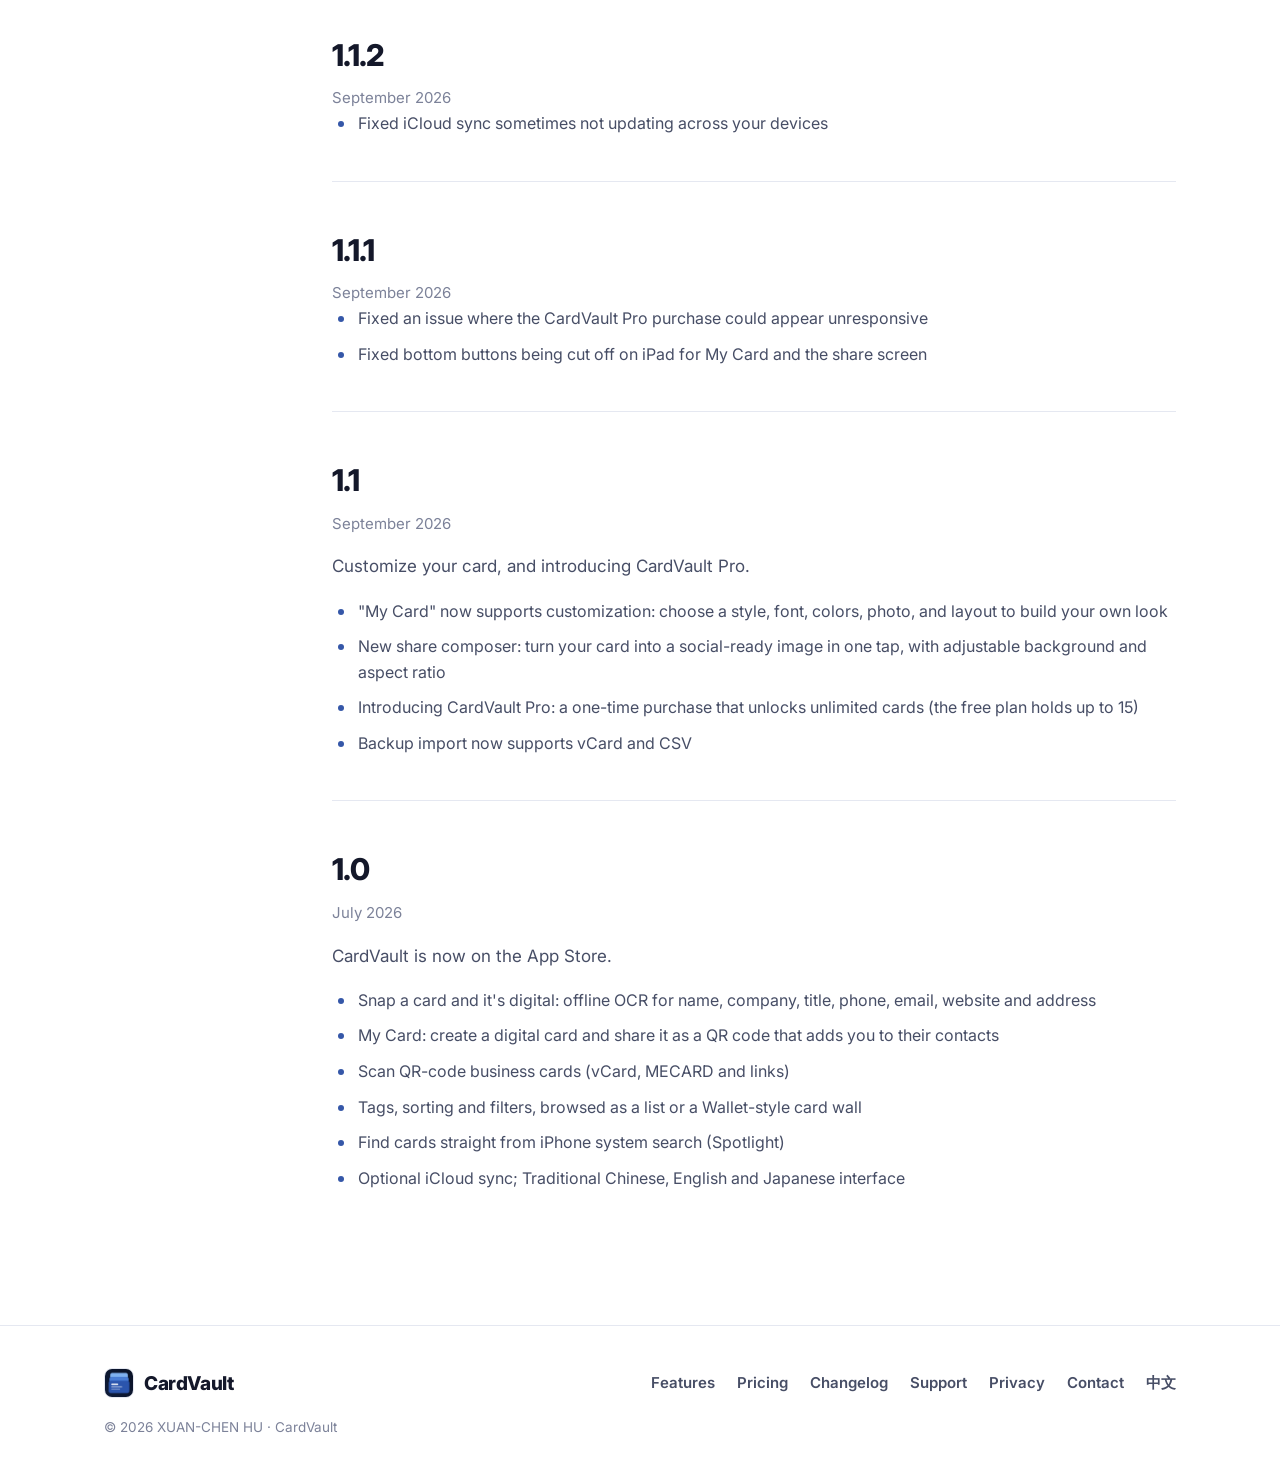
==== commit 3fdb55f9: "更新紀錄:1.1.5 補上 iPad/iPhone Duo 兩欄、補名片照片與修正項目 Co-Authored-By: Claude Opus 5.5 <noreply@anthropic.com>" ====
--- a/changelog/index.html
+++ b/changelog/index.html
@@ -78,12 +78,16 @@
   <main class="cl-main">
     <article class="rel" id="v-1-1-5">
       <div class="rel-head"><h2>1.1.5</h2><span class="rel-date"><span data-lang-zh>2026 年 10 月</span><span data-lang-en>October 2026</span></span></div>
-      <p class="rel-sum"><span data-lang-zh>名片辨識精準度全面改進，支援 Apple Intelligence 的裝置改用裝置端 AI。</span><span data-lang-en>Much more accurate card recognition, with on-device AI on devices that support Apple Intelligence.</span></p>
+      <p class="rel-sum"><span data-lang-zh>名片辨識精準度全面改進，支援 Apple Intelligence 的裝置改用裝置端 AI；iPad 與 iPhone Duo 改為兩欄版面。</span><span data-lang-en>Much more accurate card recognition, with on-device AI on devices that support Apple Intelligence, plus a two-column layout on iPad and iPhone Duo.</span></p>
       <ul class="rel-list">
         <li><span data-lang-zh>名片辨識更準確：姓名、公司、職稱的判斷全面改進，名片背面的公司名、拆成兩行的品牌名與地址也能正確辨識</span><span data-lang-en>More accurate card recognition: better detection of names, companies, and job titles, including company names on the back of a card and names or addresses split across two lines</span></li>
         <li><span data-lang-zh>在支援 Apple Intelligence 的裝置上，會使用裝置端 AI 進一步提升辨識準確度，資料一樣不離開你的手機</span><span data-lang-en>On devices that support Apple Intelligence, on-device AI improves recognition even further, and your data still never leaves your device</span></li>
         <li><span data-lang-zh>日文名片辨識大幅改善，假名的姓名與職稱不再漏掉</span><span data-lang-en>Much better recognition of Japanese business cards, including names and titles written in kana</span></li>
         <li><span data-lang-zh>設定頁新增「名片辨識」，可查看 Apple Intelligence 的使用狀態</span><span data-lang-en>New Card Recognition row in Settings shows whether Apple Intelligence is in use</span></li>
+        <li><span data-lang-zh>iPad 與展開的 iPhone Duo 改為左邊列表、右邊名片詳情的兩欄版面，切換名片不用再返回；iPhone Duo 開合時會停在同一張名片，正在編輯的內容也不會遺失</span><span data-lang-en>On iPad and an unfolded iPhone Duo, your cards now appear in two columns—the list on the left and card details on the right—so you can switch cards without going back. On iPhone Duo, folding or unfolding keeps you on the same card, and anything you&#x27;re editing stays put</span></li>
+        <li><span data-lang-zh>手動建立的名片也能補上名片照片：在名片頁用相機拍或從相簿選，只存照片，不會改動你填的資料</span><span data-lang-en>Add a photo to cards you entered by hand: on the card page, take a photo or choose one from your library. Only the photo is saved; your card details stay the same</span></li>
+        <li><span data-lang-zh>「我的名片」與分享頁會依螢幕大小調整，在 iPad 與 iPhone Duo 上不用捲動就看得到 QR code 與分享按鈕</span><span data-lang-en>My Card and the share screen now fit the screen size, so the QR code and Share button are visible without scrolling on iPad and iPhone Duo</span></li>
+        <li><span data-lang-zh>修正名片牆按住名片時會透出下一張名片，以及白底名片原圖看不清關閉按鈕的問題</span><span data-lang-en>Fixed the next card showing through when you press and hold a card in card wall view, and the Close button being hard to see on white card photos</span></li>
       </ul>
     </article>
     <article class="rel" id="v-1-1-4">
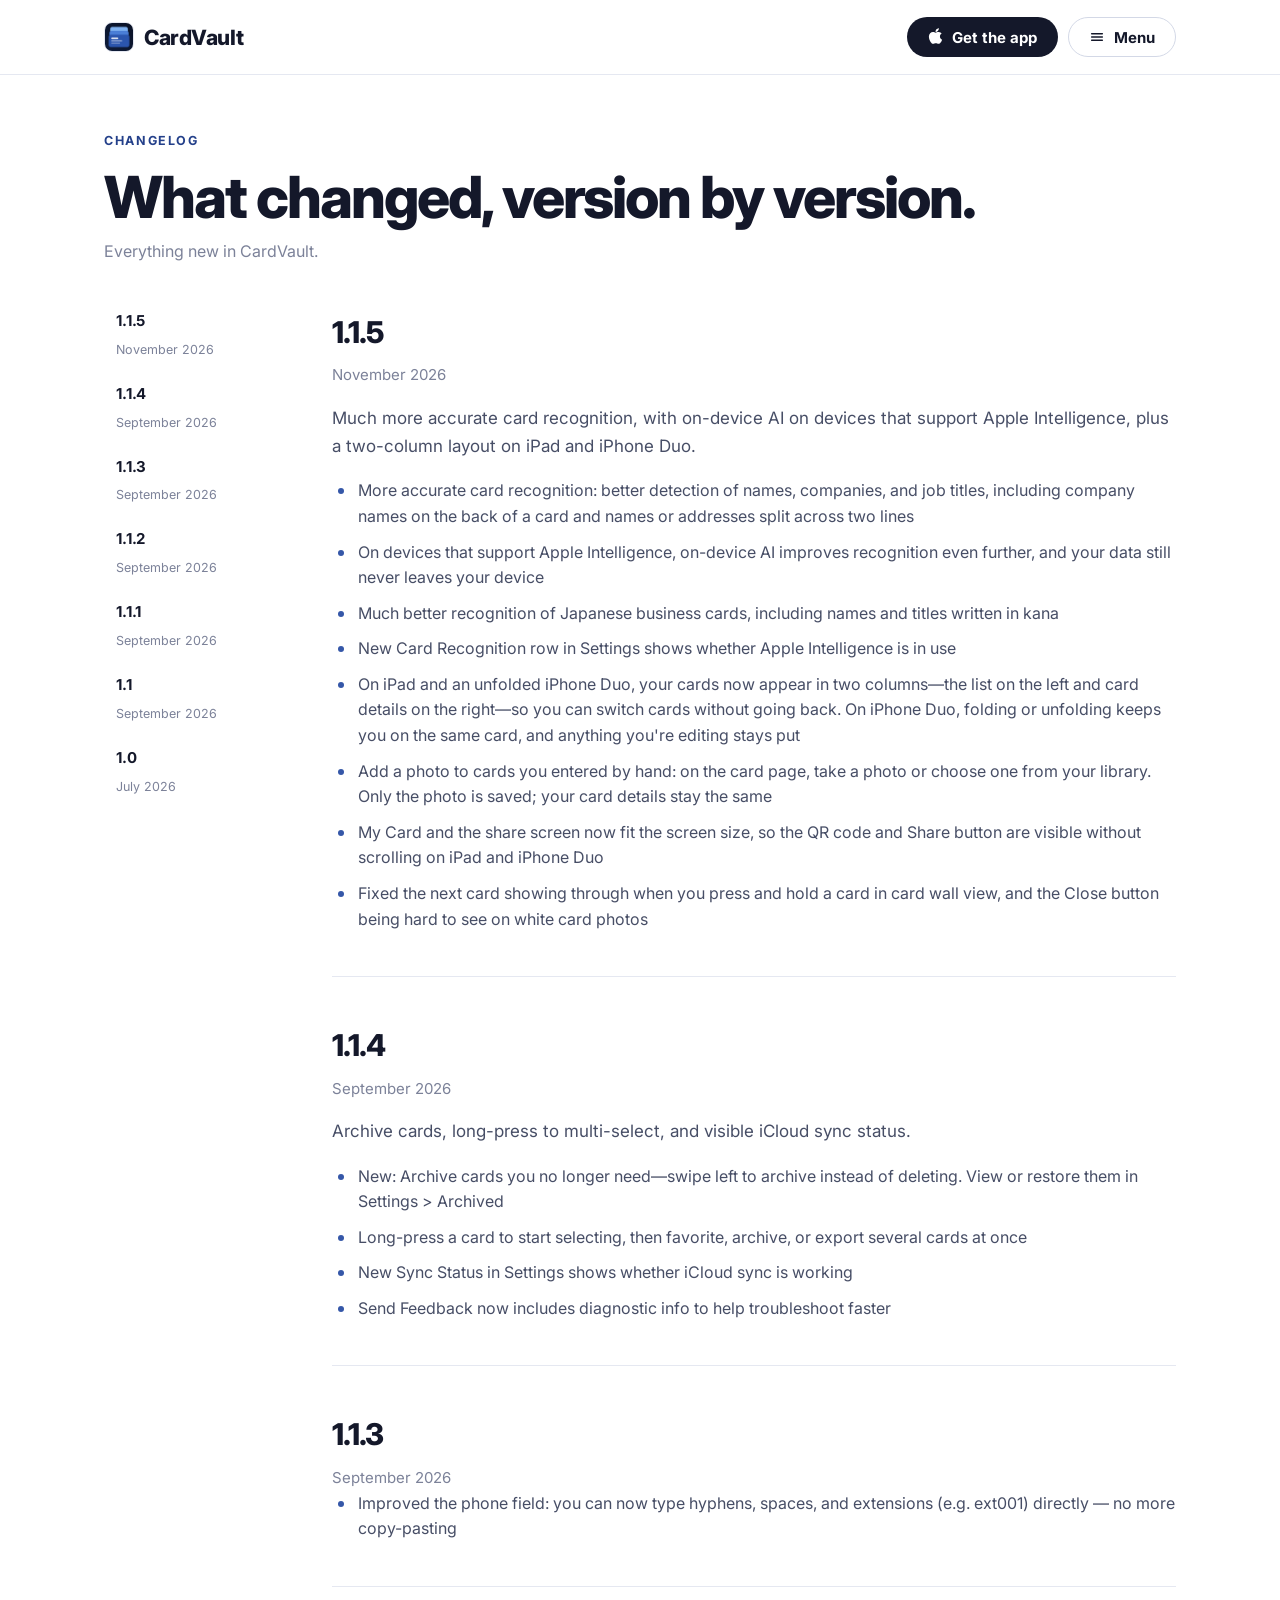
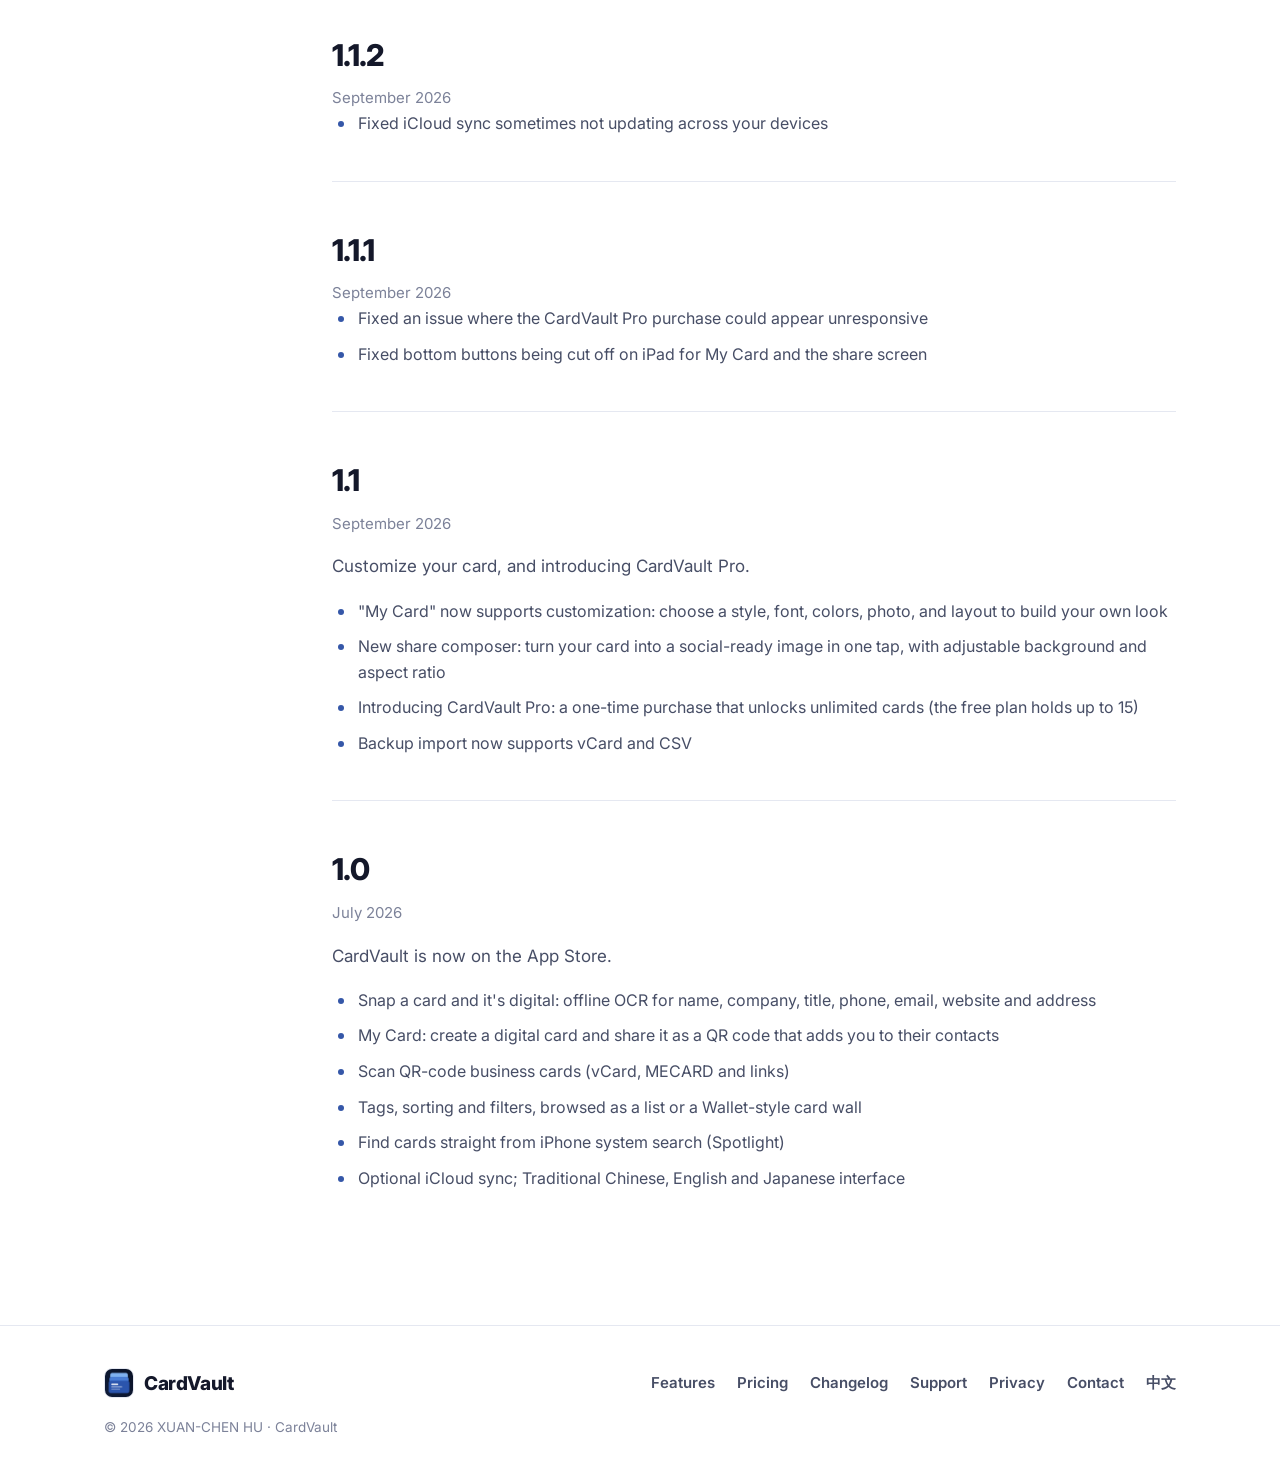
==== commit 6339cb89: "更新紀錄:1.1.5 上架日期改 2026 年 11 月;忽略 .wrangler Co-Authored-By: Claude Opus 5.5 <noreply@anthropic.com>" ====
--- a/changelog/index.html
+++ b/changelog/index.html
@@ -67,7 +67,7 @@
 
 <div class="wrap cl-body">
   <aside class="cl-side">
-    <a href="#v-1-1-5"><b>1.1.5</b><span><span data-lang-zh>2026 年 10 月</span><span data-lang-en>October 2026</span></span></a>
+    <a href="#v-1-1-5"><b>1.1.5</b><span><span data-lang-zh>2026 年 11 月</span><span data-lang-en>November 2026</span></span></a>
     <a href="#v-1-1-4"><b>1.1.4</b><span><span data-lang-zh>2026 年 9 月</span><span data-lang-en>September 2026</span></span></a>
     <a href="#v-1-1-3"><b>1.1.3</b><span><span data-lang-zh>2026 年 9 月</span><span data-lang-en>September 2026</span></span></a>
     <a href="#v-1-1-2"><b>1.1.2</b><span><span data-lang-zh>2026 年 9 月</span><span data-lang-en>September 2026</span></span></a>
@@ -77,7 +77,7 @@
   </aside>
   <main class="cl-main">
     <article class="rel" id="v-1-1-5">
-      <div class="rel-head"><h2>1.1.5</h2><span class="rel-date"><span data-lang-zh>2026 年 10 月</span><span data-lang-en>October 2026</span></span></div>
+      <div class="rel-head"><h2>1.1.5</h2><span class="rel-date"><span data-lang-zh>2026 年 11 月</span><span data-lang-en>November 2026</span></span></div>
       <p class="rel-sum"><span data-lang-zh>名片辨識精準度全面改進，支援 Apple Intelligence 的裝置改用裝置端 AI；iPad 與 iPhone Duo 改為兩欄版面。</span><span data-lang-en>Much more accurate card recognition, with on-device AI on devices that support Apple Intelligence, plus a two-column layout on iPad and iPhone Duo.</span></p>
       <ul class="rel-list">
         <li><span data-lang-zh>名片辨識更準確：姓名、公司、職稱的判斷全面改進，名片背面的公司名、拆成兩行的品牌名與地址也能正確辨識</span><span data-lang-en>More accurate card recognition: better detection of names, companies, and job titles, including company names on the back of a card and names or addresses split across two lines</span></li>
